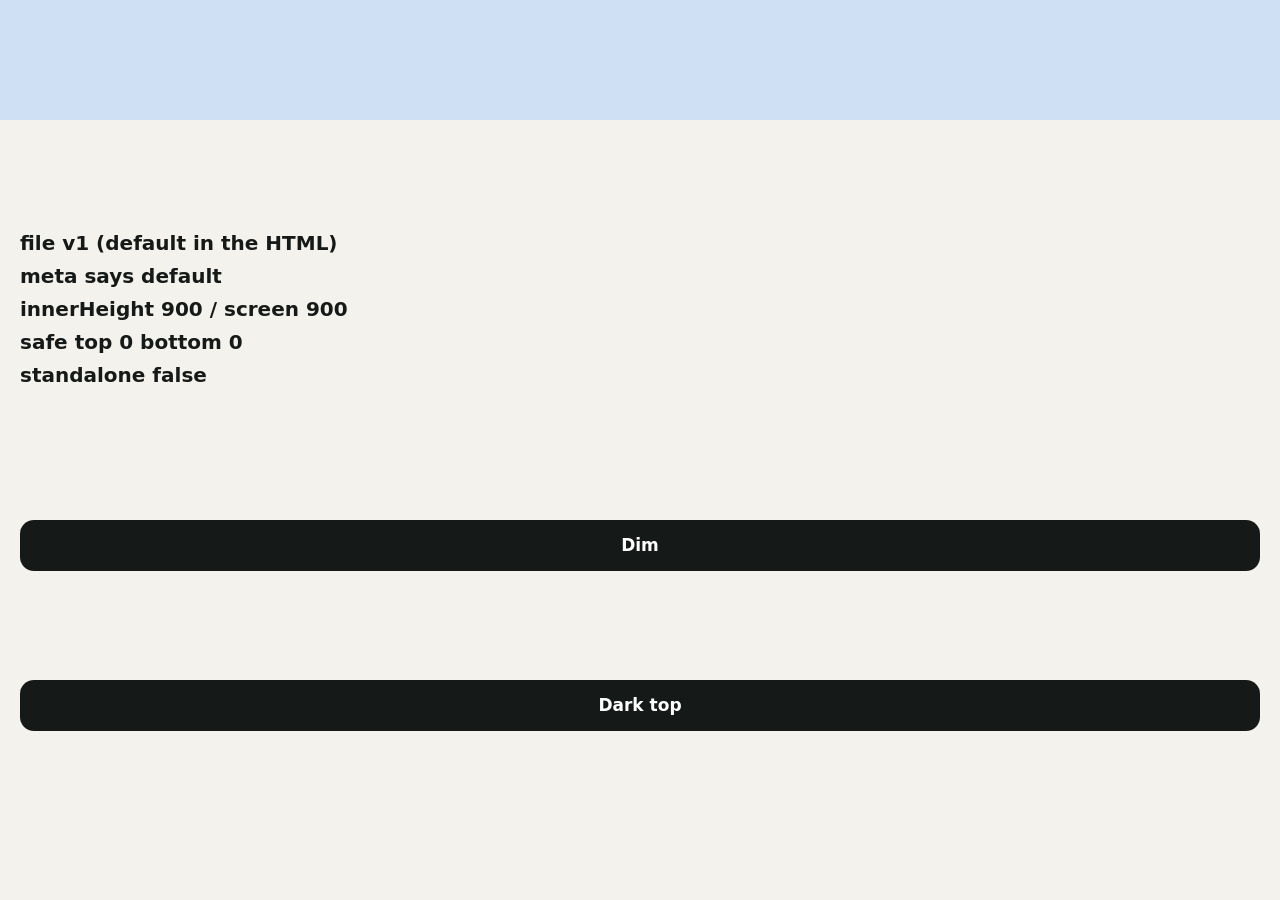
==== docs/static/index.html @ 79c8f34b "Static status-bar test page (setting in the HTML, like RITMO), file v1 = default Co-Authored-By: Cla" ====
<!doctype html>
<html lang="en">
<head>
<meta charset="utf-8">
<meta name="viewport" content="width=device-width,initial-scale=1,viewport-fit=cover">
<meta name="apple-mobile-web-app-capable" content="yes">
<meta name="apple-mobile-web-app-status-bar-style" content="default">
<meta name="apple-mobile-web-app-title" content="SB static">
<title>SB static</title>
<script>
// Static variant: the status-bar setting is written in the HTML itself, like RITMO's.
// FILE is changed on the server between tests, to see whether an installed app picks up a new setting.
window.FILE = "v1 (default in the HTML)";
window.SB = { mode: document.querySelector('meta[name="apple-mobile-web-app-status-bar-style"]').content, installed: "static", stored: null, variant: "" };
</script>
<style>
  html { background: #f4f2ec; }
  body { margin: 0; font: 17px/1.35 -apple-system, system-ui, sans-serif; color: #151a19; min-height: 100vh; }
  #top { position: absolute; left: 0; right: 0; top: 0; height: 120px; background: #cfe0f5; }
  #readings { position: absolute; top: 230px; left: 20px; right: 20px; font-size: 20px; font-weight: 600; }
  #readings div { margin-bottom: 6px; }
  .row { position: absolute; left: 20px; right: 20px; display: flex; gap: 12px; }
  button { flex: 1; font: inherit; font-weight: 600; padding: 14px; border: 0; border-radius: 14px; background: #151a19; color: #fff; }
  #dim { position: fixed; inset: 0; background: #00000055; opacity: 0; transition: opacity .3s; pointer-events: none; z-index: 5; }
  #dim.on { opacity: 1; }
  #probe { position: fixed; top: 0; left: 0; width: 1px; height: 1px; visibility: hidden; padding: env(safe-area-inset-top) 0 env(safe-area-inset-bottom); }
</style>
</head>
<body>
<div id="top"></div>
<div id="readings"></div>
<div class="row" style="top:520px"><button id="dimBtn" aria-label="Dim">Dim</button></div>
<div class="row" style="top:680px"><button id="darkBtn" aria-label="Dark top">Dark top</button></div>
<div class="row" style="top:600px;display:none"><button id="useBt" aria-label="Use translucent">Use translucent</button><button id="useDef" aria-label="Use default">Use default</button></div>
<div id="dim"></div>
<div id="probe"></div>
<script>
function show() {
  var cs = getComputedStyle(document.getElementById("probe"));
  var L = [
    "file " + FILE,
    "meta says " + SB.mode,
    "innerHeight " + innerHeight + " / screen " + screen.height,
    "safe top " + parseFloat(cs.paddingTop) + " bottom " + parseFloat(cs.paddingBottom),
    "standalone " + (navigator.standalone === true)
  ];
  document.getElementById("readings").innerHTML = L.map(function (s) { return "<div>" + s + "</div>"; }).join("");
}
show(); setTimeout(show, 500); setTimeout(show, 1500);
document.getElementById("dimBtn").onclick = function () { document.getElementById("dim").classList.toggle("on"); };
document.getElementById("darkBtn").onclick = function () { var t = document.getElementById("top"); t.style.background = t.style.background ? "" : "#151a19"; };
document.getElementById("useBt").onclick = function () { localStorage.setItem("sb-mode", "black-translucent"); location.reload(); };
document.getElementById("useDef").onclick = function () { localStorage.setItem("sb-mode", "default"); location.reload(); };
</script>
</body>
</html>
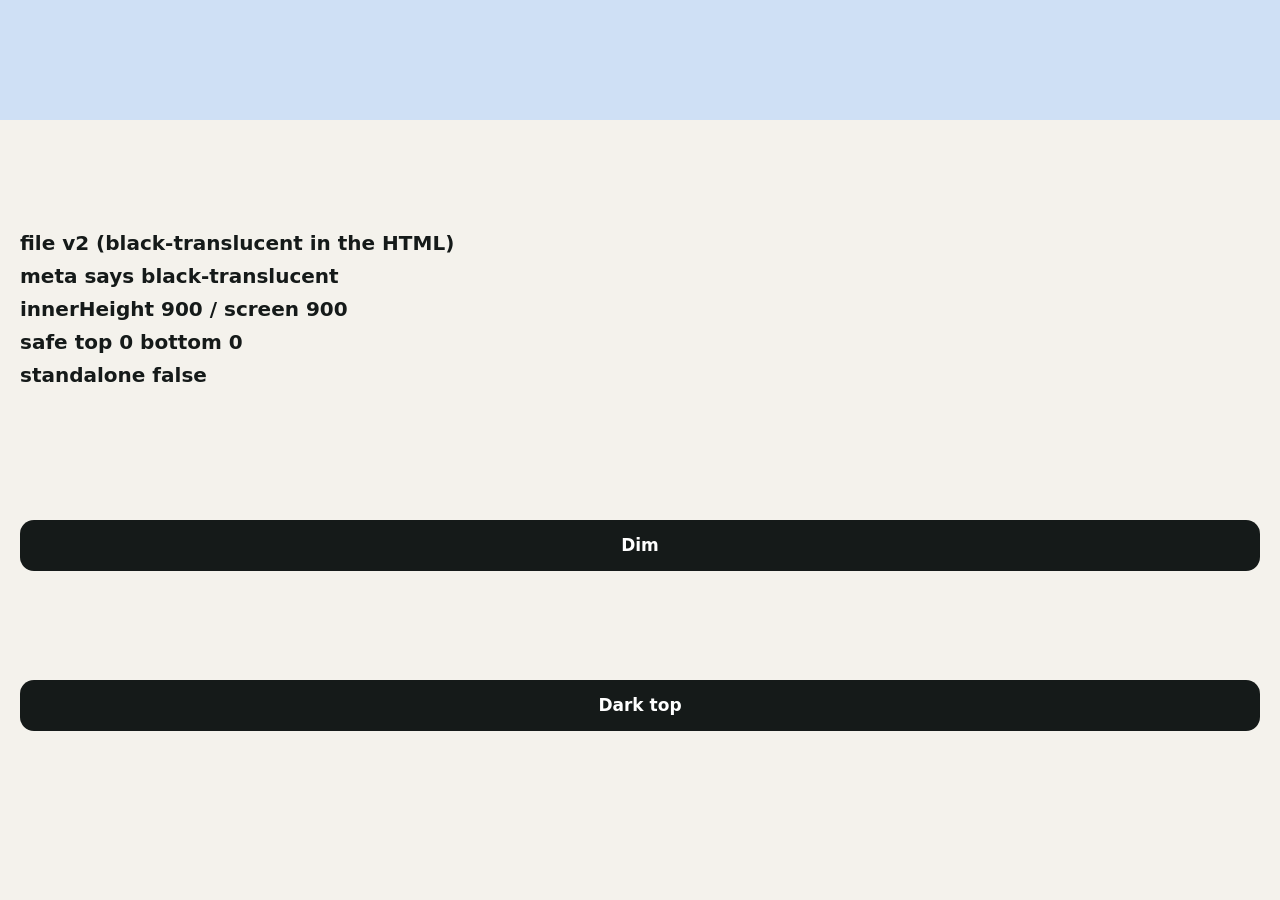
==== commit 9b148d0c: "SB static v2: black-translucent in the HTML Co-Authored-By: Claude Opus 5.5 <noreply@anthropic.com> " ====
--- a/docs/static/index.html
+++ b/docs/static/index.html
@@ -4,13 +4,13 @@
 <meta charset="utf-8">
 <meta name="viewport" content="width=device-width,initial-scale=1,viewport-fit=cover">
 <meta name="apple-mobile-web-app-capable" content="yes">
-<meta name="apple-mobile-web-app-status-bar-style" content="default">
+<meta name="apple-mobile-web-app-status-bar-style" content="black-translucent">
 <meta name="apple-mobile-web-app-title" content="SB static">
 <title>SB static</title>
 <script>
 // Static variant: the status-bar setting is written in the HTML itself, like RITMO's.
 // FILE is changed on the server between tests, to see whether an installed app picks up a new setting.
-window.FILE = "v1 (default in the HTML)";
+window.FILE = "v2 (black-translucent in the HTML)";
 window.SB = { mode: document.querySelector('meta[name="apple-mobile-web-app-status-bar-style"]').content, installed: "static", stored: null, variant: "" };
 </script>
 <style>
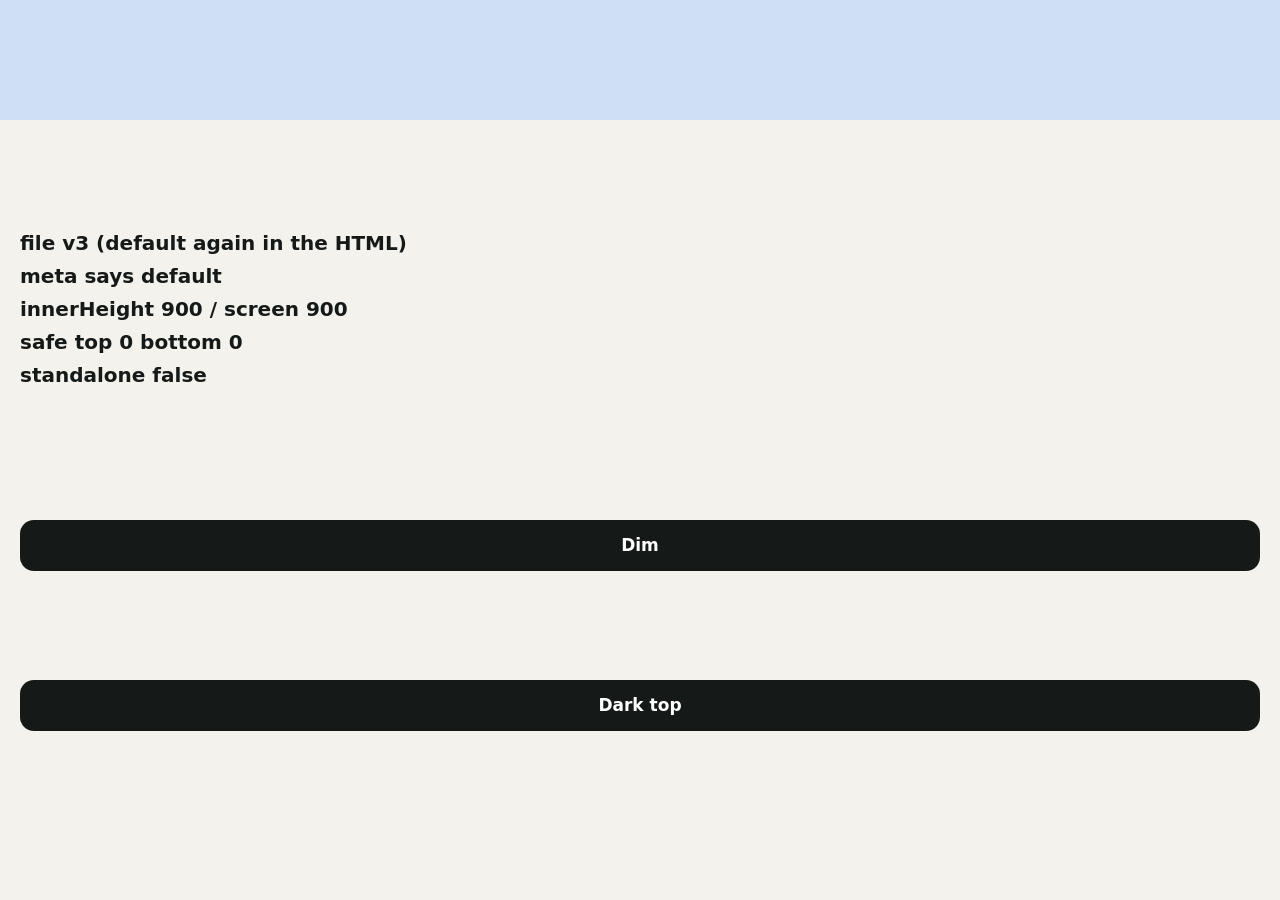
==== commit 17357d82: "SB static v3: back to default, to test whether the switch reverses Co-Authored-By: Claude Opus 5.5 <" ====
--- a/docs/static/index.html
+++ b/docs/static/index.html
@@ -4,13 +4,13 @@
 <meta charset="utf-8">
 <meta name="viewport" content="width=device-width,initial-scale=1,viewport-fit=cover">
 <meta name="apple-mobile-web-app-capable" content="yes">
-<meta name="apple-mobile-web-app-status-bar-style" content="black-translucent">
+<meta name="apple-mobile-web-app-status-bar-style" content="default">
 <meta name="apple-mobile-web-app-title" content="SB static">
 <title>SB static</title>
 <script>
 // Static variant: the status-bar setting is written in the HTML itself, like RITMO's.
 // FILE is changed on the server between tests, to see whether an installed app picks up a new setting.
-window.FILE = "v2 (black-translucent in the HTML)";
+window.FILE = "v3 (default again in the HTML)";
 window.SB = { mode: document.querySelector('meta[name="apple-mobile-web-app-status-bar-style"]').content, installed: "static", stored: null, variant: "" };
 </script>
 <style>
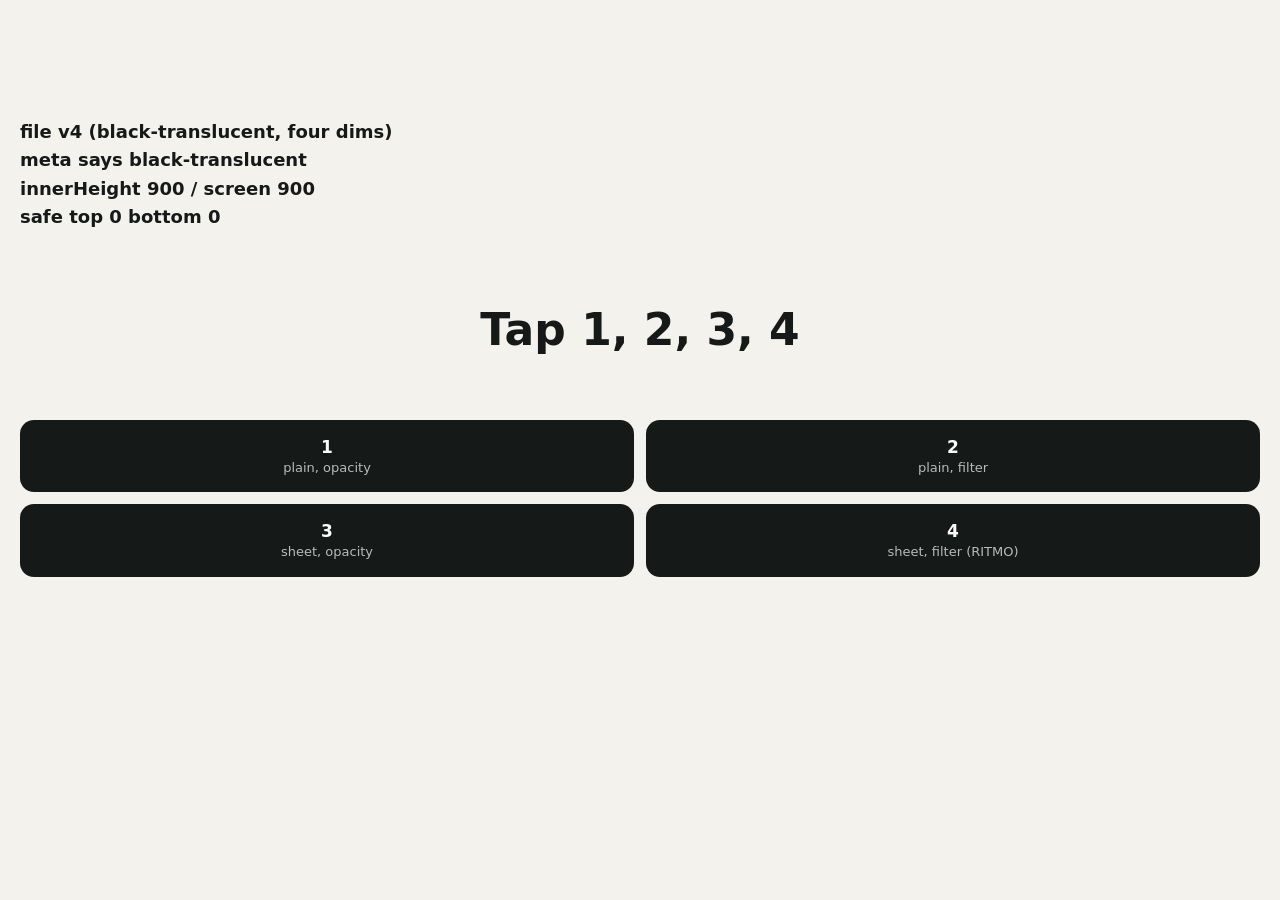
==== commit 01dcc849: "SB static v4: black-translucent, four dims (plain/sheet x opacity/filter) Co-Authored-By: Claude Opu" ====
--- a/docs/static/index.html
+++ b/docs/static/index.html
@@ -4,35 +4,58 @@
 <meta charset="utf-8">
 <meta name="viewport" content="width=device-width,initial-scale=1,viewport-fit=cover">
 <meta name="apple-mobile-web-app-capable" content="yes">
-<meta name="apple-mobile-web-app-status-bar-style" content="default">
+<meta name="apple-mobile-web-app-status-bar-style" content="black-translucent">
 <meta name="apple-mobile-web-app-title" content="SB static">
 <title>SB static</title>
 <script>
 // Static variant: the status-bar setting is written in the HTML itself, like RITMO's.
-// FILE is changed on the server between tests, to see whether an installed app picks up a new setting.
-window.FILE = "v3 (default again in the HTML)";
-window.SB = { mode: document.querySelector('meta[name="apple-mobile-web-app-status-bar-style"]').content, installed: "static", stored: null, variant: "" };
+// v4 (19 Nov): black-translucent again, like RITMO Dev, plus four ways to dim the page, to find which one iOS
+// paints behind the clock in one step and which it follows frame by frame.
+window.FILE = "v4 (black-translucent, four dims)";
+window.SB = { mode: document.querySelector('meta[name="apple-mobile-web-app-status-bar-style"]').content };
 </script>
 <style>
   html { background: #f4f2ec; }
   body { margin: 0; font: 17px/1.35 -apple-system, system-ui, sans-serif; color: #151a19; min-height: 100vh; }
-  #top { position: absolute; left: 0; right: 0; top: 0; height: 120px; background: #cfe0f5; }
-  #readings { position: absolute; top: 230px; left: 20px; right: 20px; font-size: 20px; font-weight: 600; }
-  #readings div { margin-bottom: 6px; }
-  .row { position: absolute; left: 20px; right: 20px; display: flex; gap: 12px; }
-  button { flex: 1; font: inherit; font-weight: 600; padding: 14px; border: 0; border-radius: 14px; background: #151a19; color: #fff; }
-  #dim { position: fixed; inset: 0; background: #00000055; opacity: 0; transition: opacity .3s; pointer-events: none; z-index: 5; }
-  #dim.on { opacity: 1; }
+  #readings { position: absolute; top: 120px; left: 20px; right: 20px; font-size: 18px; font-weight: 600; }
+  #readings div { margin-bottom: 4px; }
+  #now { position: absolute; top: 300px; left: 20px; right: 20px; font-size: 44px; font-weight: 800; text-align: center; }
+  .grid { position: absolute; left: 20px; right: 20px; top: 420px; display: grid; grid-template-columns: 1fr 1fr; gap: 12px; }
+  button { font: inherit; font-weight: 600; padding: 16px 10px; border: 0; border-radius: 14px; background: #151a19; color: #fff; }
+  button small { display: block; font-weight: 400; opacity: .7; font-size: 13px; }
+  /* 1 and 2: a plain element over the page, always there. */
+  .dim { position: fixed; inset: 0; background: #00000055; pointer-events: none; z-index: 5; }
+  #d1 { opacity: 0; transition: opacity 220ms ease-out; }
+  #d1.on { opacity: 1; }
+  #d2 { filter: opacity(0); transition: filter 220ms ease-out; }
+  #d2.on { filter: opacity(1); }
+  /* 3 and 4: a modal dialog (a light sheet at the bottom) with its backdrop, as RITMO's dock. */
+  dialog { margin: auto 0 0; width: 100%; max-width: none; height: 45vh; border: 0; border-radius: 26px 26px 0 0; padding: 24px; box-sizing: border-box; background: #f4f2ec; }
+  dialog::backdrop { background: #00000055; }
+  #s3::backdrop { animation: b3in 220ms ease-out; }
+  #s3.closing::backdrop { animation: b3out 180ms ease-in forwards; }
+  @keyframes b3in { from { opacity: 0; } }
+  @keyframes b3out { to { opacity: 0; } }
+  #s4::backdrop { animation: b4in 220ms ease-out; }
+  #s4.closing::backdrop { animation: b4out 180ms ease-in forwards; }
+  @keyframes b4in { from { filter: opacity(0); } }
+  @keyframes b4out { to { filter: opacity(0); } }
   #probe { position: fixed; top: 0; left: 0; width: 1px; height: 1px; visibility: hidden; padding: env(safe-area-inset-top) 0 env(safe-area-inset-bottom); }
 </style>
 </head>
 <body>
-<div id="top"></div>
 <div id="readings"></div>
-<div class="row" style="top:520px"><button id="dimBtn" aria-label="Dim">Dim</button></div>
-<div class="row" style="top:680px"><button id="darkBtn" aria-label="Dark top">Dark top</button></div>
-<div class="row" style="top:600px;display:none"><button id="useBt" aria-label="Use translucent">Use translucent</button><button id="useDef" aria-label="Use default">Use default</button></div>
-<div id="dim"></div>
+<div id="now">Tap 1, 2, 3, 4</div>
+<div class="grid">
+  <button id="b1" aria-label="Dim 1">1<small>plain, opacity</small></button>
+  <button id="b2" aria-label="Dim 2">2<small>plain, filter</small></button>
+  <button id="b3" aria-label="Dim 3">3<small>sheet, opacity</small></button>
+  <button id="b4" aria-label="Dim 4">4<small>sheet, filter (RITMO)</small></button>
+</div>
+<div id="d1" class="dim"></div>
+<div id="d2" class="dim"></div>
+<dialog id="s3"><b>Sheet 3</b></dialog>
+<dialog id="s4"><b>Sheet 4</b></dialog>
 <div id="probe"></div>
 <script>
 function show() {
@@ -41,16 +64,18 @@
     "file " + FILE,
     "meta says " + SB.mode,
     "innerHeight " + innerHeight + " / screen " + screen.height,
-    "safe top " + parseFloat(cs.paddingTop) + " bottom " + parseFloat(cs.paddingBottom),
-    "standalone " + (navigator.standalone === true)
+    "safe top " + parseFloat(cs.paddingTop) + " bottom " + parseFloat(cs.paddingBottom)
   ];
   document.getElementById("readings").innerHTML = L.map(function (s) { return "<div>" + s + "</div>"; }).join("");
 }
 show(); setTimeout(show, 500); setTimeout(show, 1500);
-document.getElementById("dimBtn").onclick = function () { document.getElementById("dim").classList.toggle("on"); };
-document.getElementById("darkBtn").onclick = function () { var t = document.getElementById("top"); t.style.background = t.style.background ? "" : "#151a19"; };
-document.getElementById("useBt").onclick = function () { localStorage.setItem("sb-mode", "black-translucent"); location.reload(); };
-document.getElementById("useDef").onclick = function () { localStorage.setItem("sb-mode", "default"); location.reload(); };
+var busy = false, now = document.getElementById("now");
+function run(n, on, off) { if (busy) return; busy = true; now.textContent = "Now: " + n; on(); setTimeout(function () { off(); setTimeout(function () { now.textContent = "Done: " + n; busy = false; }, 400); }, 1600); }
+function plain(id) { var d = document.getElementById(id); return [function () { d.classList.add("on"); }, function () { d.classList.remove("on"); }]; }
+function sheet(id) { var s = document.getElementById(id); return [function () { s.showModal(); }, function () { s.classList.add("closing"); setTimeout(function () { s.close(); s.classList.remove("closing"); }, 180); }]; }
+[["b1", plain("d1")], ["b2", plain("d2")], ["b3", sheet("s3")], ["b4", sheet("s4")]].forEach(function (x, i) {
+  document.getElementById(x[0]).onclick = function () { run(i + 1, x[1][0], x[1][1]); };
+});
 </script>
 </body>
 </html>
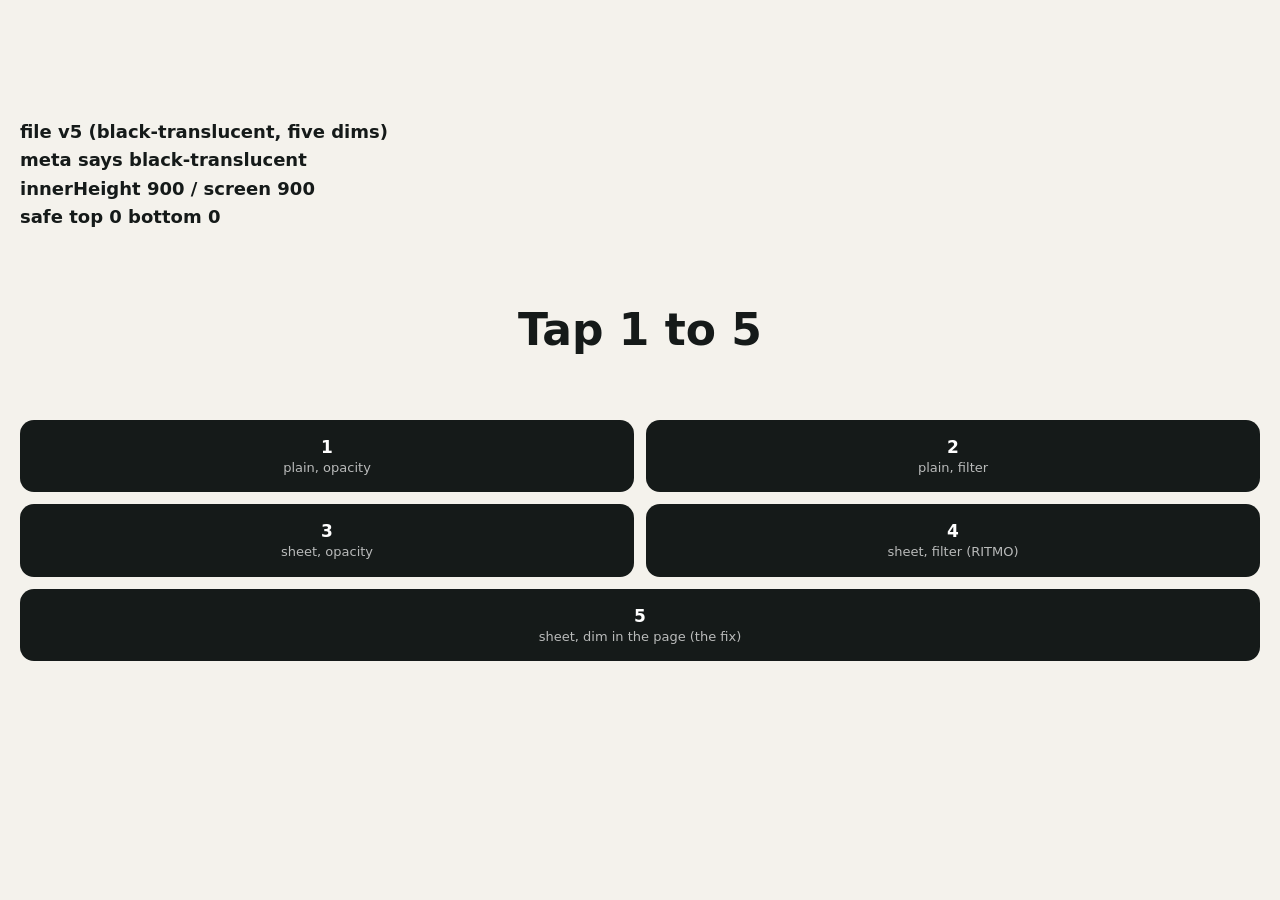
==== commit 69b07413: "SB static v5: fifth dim, a sheet whose dim is an ordinary page layer Co-Authored-By: Claude Opus 5.5" ====
--- a/docs/static/index.html
+++ b/docs/static/index.html
@@ -11,7 +11,7 @@
 // Static variant: the status-bar setting is written in the HTML itself, like RITMO's.
 // v4 (19 Nov): black-translucent again, like RITMO Dev, plus four ways to dim the page, to find which one iOS
 // paints behind the clock in one step and which it follows frame by frame.
-window.FILE = "v4 (black-translucent, four dims)";
+window.FILE = "v5 (black-translucent, five dims)";
 window.SB = { mode: document.querySelector('meta[name="apple-mobile-web-app-status-bar-style"]').content };
 </script>
 <style>
@@ -40,22 +40,31 @@
   #s4.closing::backdrop { animation: b4out 180ms ease-in forwards; }
   @keyframes b4in { from { filter: opacity(0); } }
   @keyframes b4out { to { filter: opacity(0); } }
+  /* 5: the sheet's own backdrop hidden; the dim is an ordinary layer in the page (position: absolute), which WebKit
+     never samples for the clock area, so the page itself shows there, dim and all, every frame. */
+  #s5::backdrop { display: none; }
+  #d5 { position: absolute; left: 0; top: 0; width: 100%; height: 100lvh; background: #00000055; opacity: 0; transition: opacity 220ms ease-out; pointer-events: none; z-index: 5; }
+  #d5.on { opacity: 1; }
+  #d5.off { transition-duration: 180ms; transition-timing-function: ease-in; }
   #probe { position: fixed; top: 0; left: 0; width: 1px; height: 1px; visibility: hidden; padding: env(safe-area-inset-top) 0 env(safe-area-inset-bottom); }
 </style>
 </head>
 <body>
 <div id="readings"></div>
-<div id="now">Tap 1, 2, 3, 4</div>
+<div id="now">Tap 1 to 5</div>
 <div class="grid">
   <button id="b1" aria-label="Dim 1">1<small>plain, opacity</small></button>
   <button id="b2" aria-label="Dim 2">2<small>plain, filter</small></button>
   <button id="b3" aria-label="Dim 3">3<small>sheet, opacity</small></button>
   <button id="b4" aria-label="Dim 4">4<small>sheet, filter (RITMO)</small></button>
+  <button id="b5" aria-label="Dim 5" style="grid-column: span 2">5<small>sheet, dim in the page (the fix)</small></button>
 </div>
 <div id="d1" class="dim"></div>
 <div id="d2" class="dim"></div>
 <dialog id="s3"><b>Sheet 3</b></dialog>
 <dialog id="s4"><b>Sheet 4</b></dialog>
+<div id="d5"></div>
+<dialog id="s5"><b>Sheet 5</b></dialog>
 <div id="probe"></div>
 <script>
 function show() {
@@ -73,8 +82,9 @@
 function run(n, on, off) { if (busy) return; busy = true; now.textContent = "Now: " + n; on(); setTimeout(function () { off(); setTimeout(function () { now.textContent = "Done: " + n; busy = false; }, 400); }, 1600); }
 function plain(id) { var d = document.getElementById(id); return [function () { d.classList.add("on"); }, function () { d.classList.remove("on"); }]; }
 function sheet(id) { var s = document.getElementById(id); return [function () { s.showModal(); }, function () { s.classList.add("closing"); setTimeout(function () { s.close(); s.classList.remove("closing"); }, 180); }]; }
-[["b1", plain("d1")], ["b2", plain("d2")], ["b3", sheet("s3")], ["b4", sheet("s4")]].forEach(function (x, i) {
-  document.getElementById(x[0]).onclick = function () { run(i + 1, x[1][0], x[1][1]); };
+function sheet5() { var s = document.getElementById("s5"), d = document.getElementById("d5"); return [function () { d.classList.remove("off"); s.showModal(); d.classList.add("on"); }, function () { d.classList.add("off"); d.classList.remove("on"); setTimeout(function () { s.close(); }, 180); }]; }
+[["b5", sheet5()], ["b1", plain("d1")], ["b2", plain("d2")], ["b3", sheet("s3")], ["b4", sheet("s4")]].forEach(function (x, i) {
+  document.getElementById(x[0]).onclick = function () { run(x[0].slice(1), x[1][0], x[1][1]); };
 });
 </script>
 </body>
